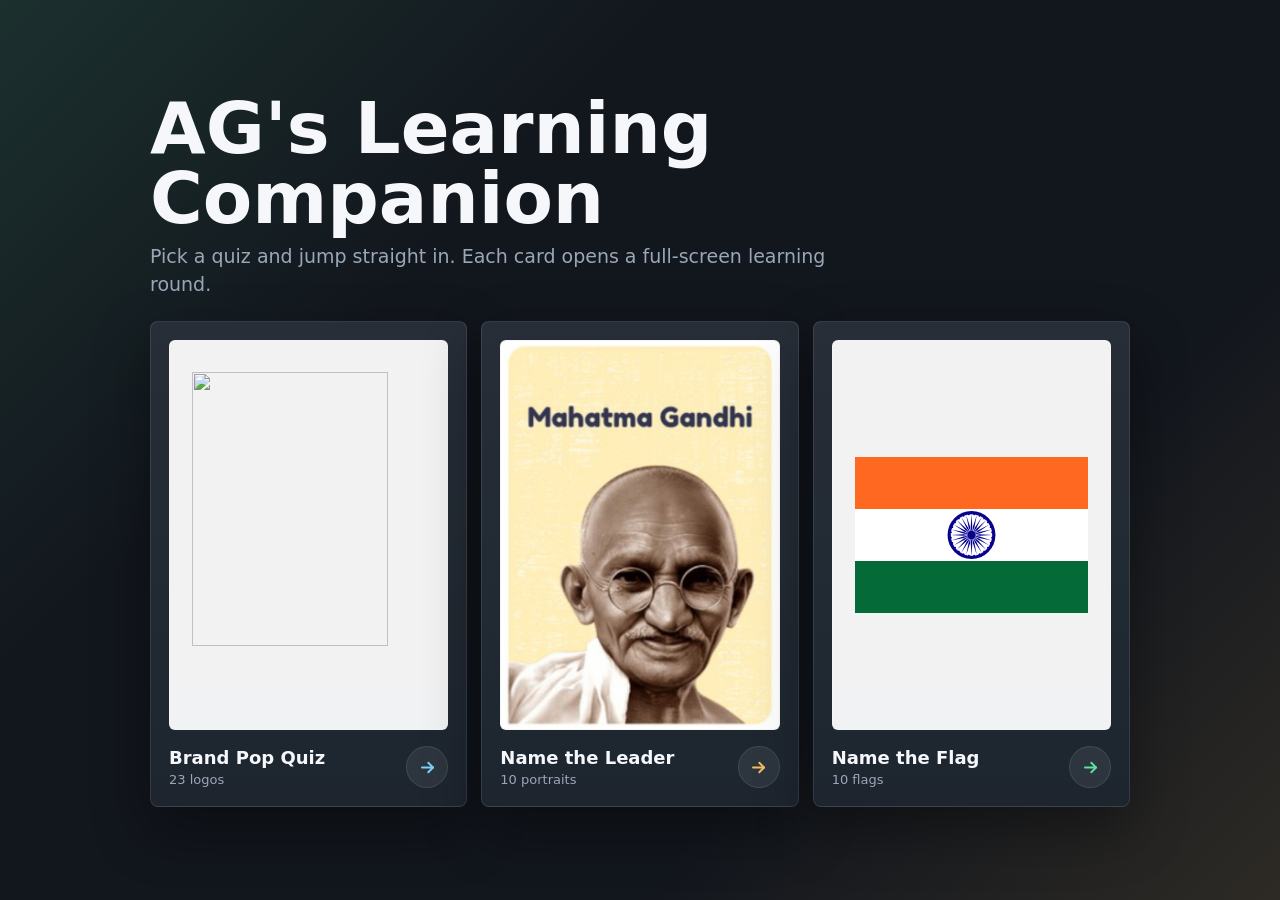
==== index.html @ 4213475d "Add learning companion hub" ====
<!DOCTYPE html>
<html lang="en">
<head>
  <meta charset="UTF-8" />
  <meta name="viewport" content="width=device-width, initial-scale=1.0, viewport-fit=cover" />
  <meta name="theme-color" content="#12161d" />
  <title>AG's Learning Companion</title>
  <style>
    :root {
      --bg: #12161d;
      --panel: #19212b;
      --panel-2: #202936;
      --text: #f5f7fb;
      --muted: #9aa7b7;
      --line: rgba(255, 255, 255, 0.10);
      --brand: #7dd3fc;
      --flag: #5ee0a1;
      --leader: #f4bd61;
      --shadow: rgba(0, 0, 0, 0.38);
    }

    * { box-sizing: border-box; -webkit-tap-highlight-color: transparent; }

    html,
    body {
      margin: 0;
      min-height: 100%;
    }

    body {
      min-height: 100vh;
      min-height: 100dvh;
      color: var(--text);
      background:
        linear-gradient(135deg, rgba(94, 224, 161, 0.13), transparent 32%),
        linear-gradient(315deg, rgba(244, 189, 97, 0.12), transparent 30%),
        var(--bg);
      font-family: Inter, ui-sans-serif, system-ui, -apple-system, BlinkMacSystemFont, "Segoe UI", Roboto, "Helvetica Neue", sans-serif;
      -webkit-font-smoothing: antialiased;
      display: grid;
      place-items: center;
      padding:
        max(18px, env(safe-area-inset-top))
        max(18px, env(safe-area-inset-right))
        max(18px, env(safe-area-inset-bottom))
        max(18px, env(safe-area-inset-left));
    }

    .shell {
      width: min(100%, 980px);
      display: grid;
      gap: 22px;
    }

    .masthead {
      display: grid;
      gap: 8px;
    }

    h1 {
      margin: 0;
      font-size: clamp(34px, 7vw, 72px);
      line-height: 0.98;
      font-weight: 850;
      letter-spacing: 0;
    }

    .subtitle {
      margin: 0;
      max-width: 58ch;
      color: var(--muted);
      font-size: clamp(15px, 2.1vw, 19px);
      line-height: 1.5;
    }

    .grid {
      display: grid;
      grid-template-columns: repeat(3, minmax(0, 1fr));
      gap: 14px;
    }

    .quiz-link {
      min-height: 320px;
      display: grid;
      grid-template-rows: 1fr auto;
      gap: 16px;
      padding: 18px;
      color: inherit;
      text-decoration: none;
      border: 1px solid var(--line);
      border-radius: 8px;
      background:
        linear-gradient(180deg, rgba(255, 255, 255, 0.06), rgba(255, 255, 255, 0.02)),
        var(--panel);
      box-shadow: 0 22px 55px var(--shadow);
      transition: transform 150ms ease, border-color 150ms ease, background 150ms ease;
    }

    .quiz-link:hover,
    .quiz-link:focus-visible {
      transform: translateY(-3px);
      border-color: rgba(255, 255, 255, 0.22);
      background:
        linear-gradient(180deg, rgba(255, 255, 255, 0.08), rgba(255, 255, 255, 0.03)),
        var(--panel-2);
      outline: none;
    }

    .visual {
      min-height: 210px;
      display: grid;
      place-items: center;
      border-radius: 6px;
      background: rgba(255, 255, 255, 0.94);
      overflow: hidden;
      border: 1px solid rgba(255, 255, 255, 0.14);
    }

    .visual img {
      width: 84%;
      height: 84%;
      object-fit: contain;
      display: block;
    }

    .visual.leader img {
      width: 100%;
      height: 100%;
      object-fit: cover;
      object-position: center 18%;
    }

    .meta {
      display: grid;
      grid-template-columns: 1fr auto;
      align-items: center;
      gap: 12px;
    }

    .title {
      display: grid;
      gap: 4px;
      min-width: 0;
    }

    .title strong {
      font-size: 18px;
      font-weight: 760;
      letter-spacing: 0;
    }

    .title span {
      color: var(--muted);
      font-size: 13px;
    }

    .go {
      width: 42px;
      height: 42px;
      display: grid;
      place-items: center;
      border-radius: 999px;
      border: 1px solid var(--line);
      background: rgba(255, 255, 255, 0.07);
    }

    .go svg {
      width: 19px;
      height: 19px;
    }

    .quiz-link.brand .go { color: var(--brand); }
    .quiz-link.flag .go { color: var(--flag); }
    .quiz-link.leader .go { color: var(--leader); }

    @media (max-width: 760px) {
      body {
        align-items: start;
      }

      .grid {
        grid-template-columns: 1fr;
      }

      .quiz-link {
        min-height: 220px;
        grid-template-columns: minmax(128px, 42%) 1fr;
        grid-template-rows: auto;
        align-items: stretch;
      }

      .visual {
        min-height: 150px;
      }

      .meta {
        grid-template-columns: 1fr;
        align-content: end;
      }
    }

    @media (max-width: 430px) {
      .quiz-link {
        grid-template-columns: 1fr;
        min-height: 0;
      }
    }
  </style>
</head>
<body>
  <main class="shell">
    <header class="masthead">
      <h1>AG's Learning Companion</h1>
      <p class="subtitle">Pick a quiz and jump straight in. Each card opens a full-screen learning round.</p>
    </header>

    <nav class="grid" aria-label="Learning games">
      <a class="quiz-link brand" href="./brand-pop-quiz/" aria-label="Open Brand Pop Quiz">
        <div class="visual">
          <img src="./brand-pop-quiz/assets/samsung.png" alt="" />
        </div>
        <div class="meta">
          <div class="title">
            <strong>Brand Pop Quiz</strong>
            <span>23 logos</span>
          </div>
          <div class="go" aria-hidden="true">
            <svg viewBox="0 0 24 24" fill="none" stroke="currentColor" stroke-width="2.4" stroke-linecap="round" stroke-linejoin="round">
              <path d="M5 12h14" />
              <path d="m13 6 6 6-6 6" />
            </svg>
          </div>
        </div>
      </a>

      <a class="quiz-link leader" href="./name-the-leader/" aria-label="Open Name the Leader">
        <div class="visual leader">
          <img src="./name-the-leader/assets/gandhi.jpg" alt="" />
        </div>
        <div class="meta">
          <div class="title">
            <strong>Name the Leader</strong>
            <span>10 portraits</span>
          </div>
          <div class="go" aria-hidden="true">
            <svg viewBox="0 0 24 24" fill="none" stroke="currentColor" stroke-width="2.4" stroke-linecap="round" stroke-linejoin="round">
              <path d="M5 12h14" />
              <path d="m13 6 6 6-6 6" />
            </svg>
          </div>
        </div>
      </a>

      <a class="quiz-link flag" href="./name-the-flag/" aria-label="Open Name the Flag">
        <div class="visual">
          <img src="./name-the-flag/assets/india.svg" alt="" />
        </div>
        <div class="meta">
          <div class="title">
            <strong>Name the Flag</strong>
            <span>10 flags</span>
          </div>
          <div class="go" aria-hidden="true">
            <svg viewBox="0 0 24 24" fill="none" stroke="currentColor" stroke-width="2.4" stroke-linecap="round" stroke-linejoin="round">
              <path d="M5 12h14" />
              <path d="m13 6 6 6-6 6" />
            </svg>
          </div>
        </div>
      </a>
    </nav>
  </main>
</body>
</html>
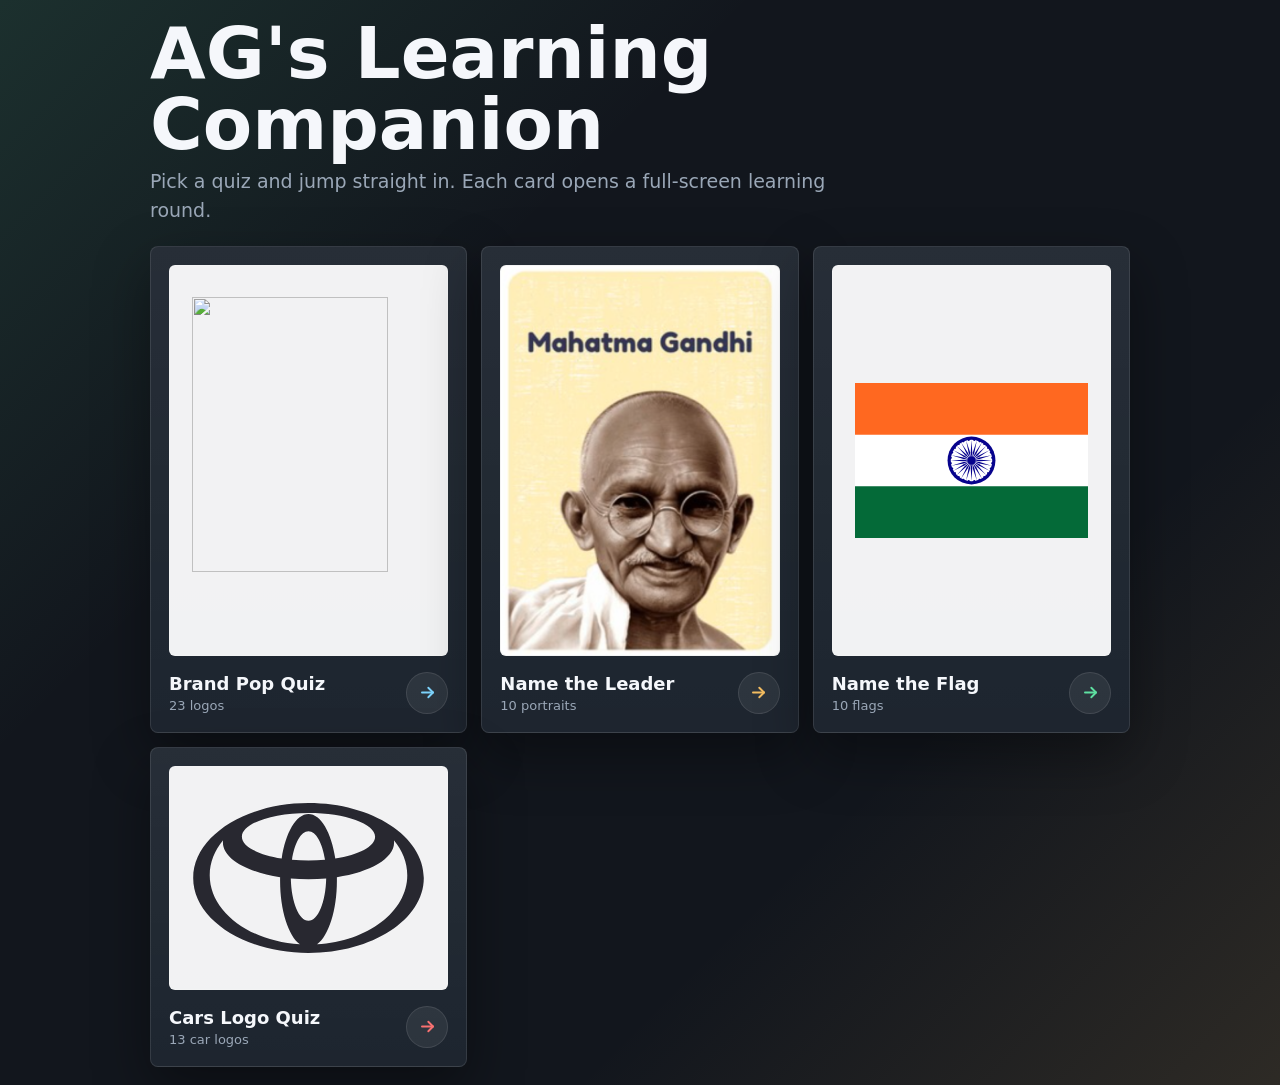
==== commit 5d0131b3: "Add cars logo quiz" ====
--- a/index.html
+++ b/index.html
@@ -16,6 +16,7 @@
       --brand: #7dd3fc;
       --flag: #5ee0a1;
       --leader: #f4bd61;
+      --car: #f87171;
       --shadow: rgba(0, 0, 0, 0.38);
     }
 
@@ -172,6 +173,7 @@
     .quiz-link.brand .go { color: var(--brand); }
     .quiz-link.flag .go { color: var(--flag); }
     .quiz-link.leader .go { color: var(--leader); }
+    .quiz-link.car .go { color: var(--car); }
 
     @media (max-width: 760px) {
       body {
@@ -268,6 +270,24 @@
           </div>
         </div>
       </a>
+
+      <a class="quiz-link car" href="./cars-logo-quiz/" aria-label="Open Cars Logo Quiz">
+        <div class="visual">
+          <img src="./cars-logo-quiz/assets/toyota.svg" alt="" />
+        </div>
+        <div class="meta">
+          <div class="title">
+            <strong>Cars Logo Quiz</strong>
+            <span>13 car logos</span>
+          </div>
+          <div class="go" aria-hidden="true">
+            <svg viewBox="0 0 24 24" fill="none" stroke="currentColor" stroke-width="2.4" stroke-linecap="round" stroke-linejoin="round">
+              <path d="M5 12h14" />
+              <path d="m13 6 6 6-6 6" />
+            </svg>
+          </div>
+        </div>
+      </a>
     </nav>
   </main>
 </body>
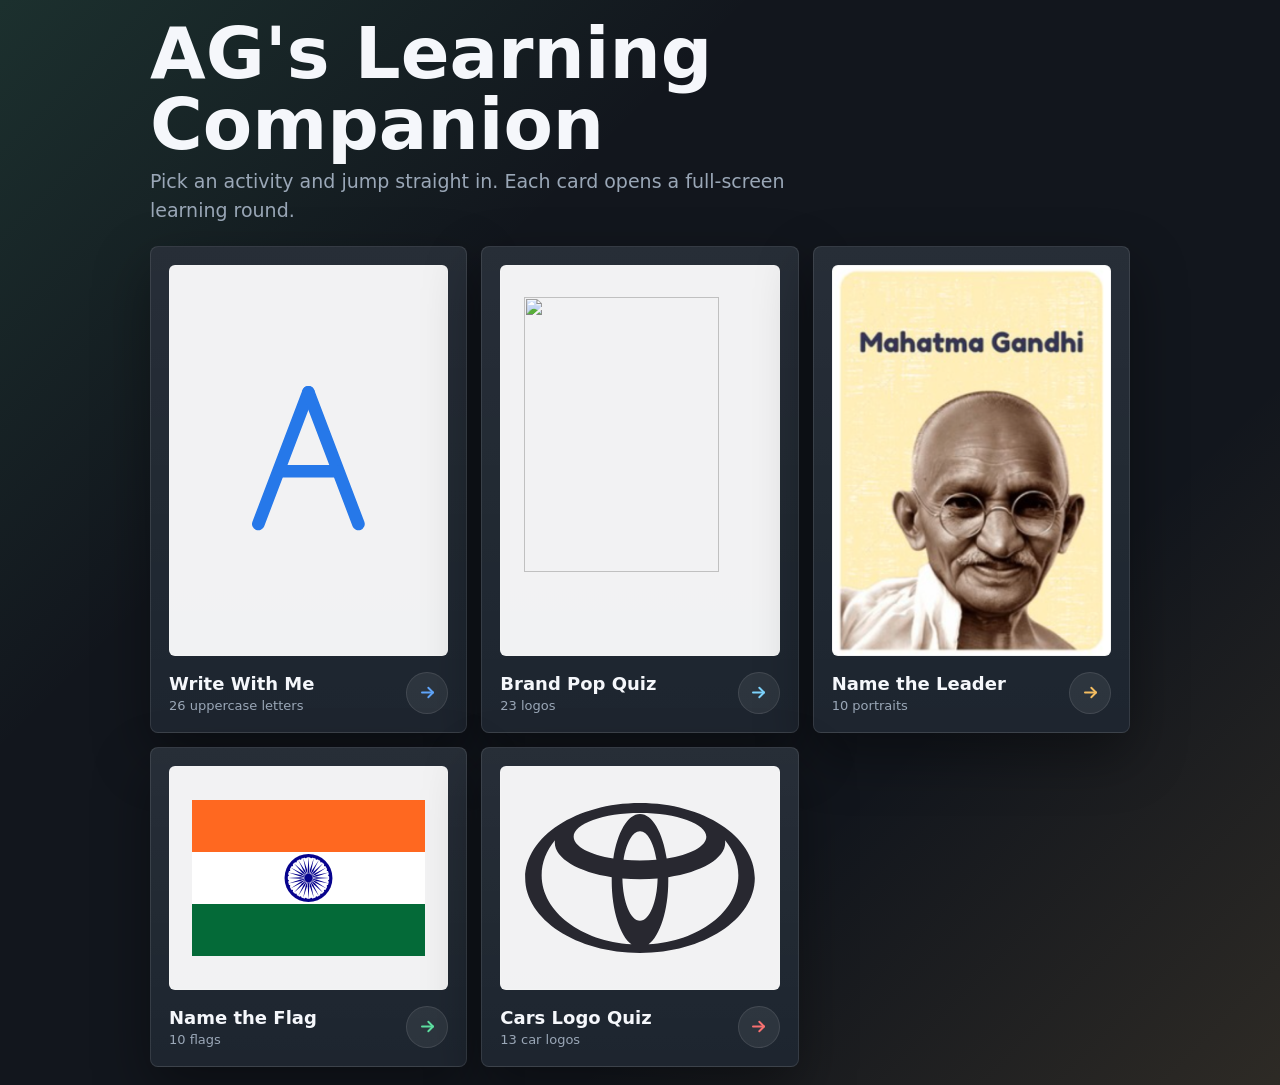
==== commit bfe9b7f2: "Add A-Z alphabet writing guide" ====
--- a/index.html
+++ b/index.html
@@ -17,6 +17,7 @@
       --flag: #5ee0a1;
       --leader: #f4bd61;
       --car: #f87171;
+      --write: #60a5fa;
       --shadow: rgba(0, 0, 0, 0.38);
     }
 
@@ -124,6 +125,12 @@
       display: block;
     }
 
+    .visual > svg {
+      width: 76%;
+      height: 76%;
+      display: block;
+    }
+
     .visual.leader img {
       width: 100%;
       height: 100%;
@@ -174,6 +181,7 @@
     .quiz-link.flag .go { color: var(--flag); }
     .quiz-link.leader .go { color: var(--leader); }
     .quiz-link.car .go { color: var(--car); }
+    .quiz-link.write .go { color: var(--write); }
 
     @media (max-width: 760px) {
       body {
@@ -213,10 +221,34 @@
   <main class="shell">
     <header class="masthead">
       <h1>AG's Learning Companion</h1>
-      <p class="subtitle">Pick a quiz and jump straight in. Each card opens a full-screen learning round.</p>
+      <p class="subtitle">Pick an activity and jump straight in. Each card opens a full-screen learning round.</p>
     </header>
 
     <nav class="grid" aria-label="Learning games">
+      <a class="quiz-link write" href="./alphabet-writing-guide/" aria-label="Open Write With Me">
+        <div class="visual">
+          <svg viewBox="0 0 400 400" aria-hidden="true">
+            <g fill="none" stroke-linecap="round" stroke-linejoin="round">
+              <path d="M200 70 105 320" stroke="#2678e9" stroke-width="24" />
+              <path d="M200 70 295 320" stroke="#2678e9" stroke-width="24" />
+              <path d="M145 220 255 220" stroke="#2678e9" stroke-width="24" />
+            </g>
+          </svg>
+        </div>
+        <div class="meta">
+          <div class="title">
+            <strong>Write With Me</strong>
+            <span>26 uppercase letters</span>
+          </div>
+          <div class="go" aria-hidden="true">
+            <svg viewBox="0 0 24 24" fill="none" stroke="currentColor" stroke-width="2.4" stroke-linecap="round" stroke-linejoin="round">
+              <path d="M5 12h14" />
+              <path d="m13 6 6 6-6 6" />
+            </svg>
+          </div>
+        </div>
+      </a>
+
       <a class="quiz-link brand" href="./brand-pop-quiz/" aria-label="Open Brand Pop Quiz">
         <div class="visual">
           <img src="./brand-pop-quiz/assets/samsung.png" alt="" />
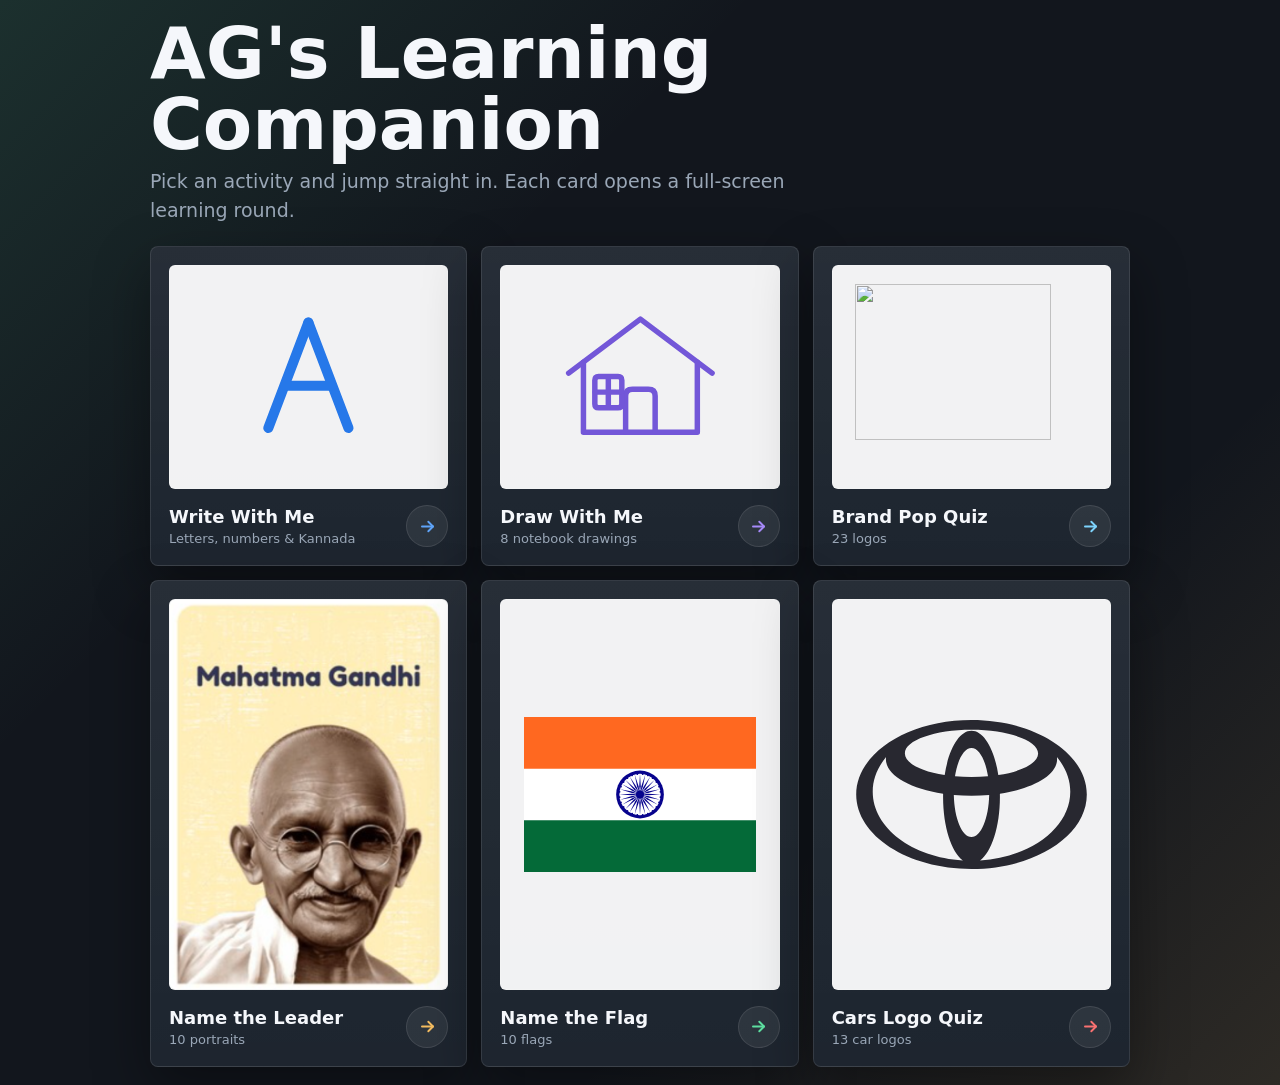
==== commit 35d2086a: "Add Draw With Me notebook app" ====
--- a/index.html
+++ b/index.html
@@ -18,6 +18,7 @@
       --leader: #f4bd61;
       --car: #f87171;
       --write: #60a5fa;
+      --draw: #a78bfa;
       --shadow: rgba(0, 0, 0, 0.38);
     }
 
@@ -182,6 +183,7 @@
     .quiz-link.leader .go { color: var(--leader); }
     .quiz-link.car .go { color: var(--car); }
     .quiz-link.write .go { color: var(--write); }
+    .quiz-link.draw .go { color: var(--draw); }
 
     @media (max-width: 760px) {
       body {
@@ -238,7 +240,33 @@
         <div class="meta">
           <div class="title">
             <strong>Write With Me</strong>
-            <span>26 uppercase letters</span>
+            <span>Letters, numbers &amp; Kannada</span>
+          </div>
+          <div class="go" aria-hidden="true">
+            <svg viewBox="0 0 24 24" fill="none" stroke="currentColor" stroke-width="2.4" stroke-linecap="round" stroke-linejoin="round">
+              <path d="M5 12h14" />
+              <path d="m13 6 6 6-6 6" />
+            </svg>
+          </div>
+        </div>
+      </a>
+
+      <a class="quiz-link draw" href="./draw-with-me/" aria-label="Open Draw With Me">
+        <div class="visual">
+          <svg viewBox="0 0 480 400" aria-hidden="true">
+            <g fill="none" stroke="#7357d8" stroke-width="13" stroke-linecap="round" stroke-linejoin="round">
+              <path d="M70 190 240 62 410 190" />
+              <path d="M105 164v166h270V164" />
+              <path d="M205 330v-86q0-16 16-16h38q16 0 16 16v86" />
+              <path d="M132 207q0-9 9-9h46q9 0 9 9v56q0 9-9 9h-46q-9 0-9-9Z" />
+              <path d="M164 199v72M133 235h62" />
+            </g>
+          </svg>
+        </div>
+        <div class="meta">
+          <div class="title">
+            <strong>Draw With Me</strong>
+            <span>8 notebook drawings</span>
           </div>
           <div class="go" aria-hidden="true">
             <svg viewBox="0 0 24 24" fill="none" stroke="currentColor" stroke-width="2.4" stroke-linecap="round" stroke-linejoin="round">
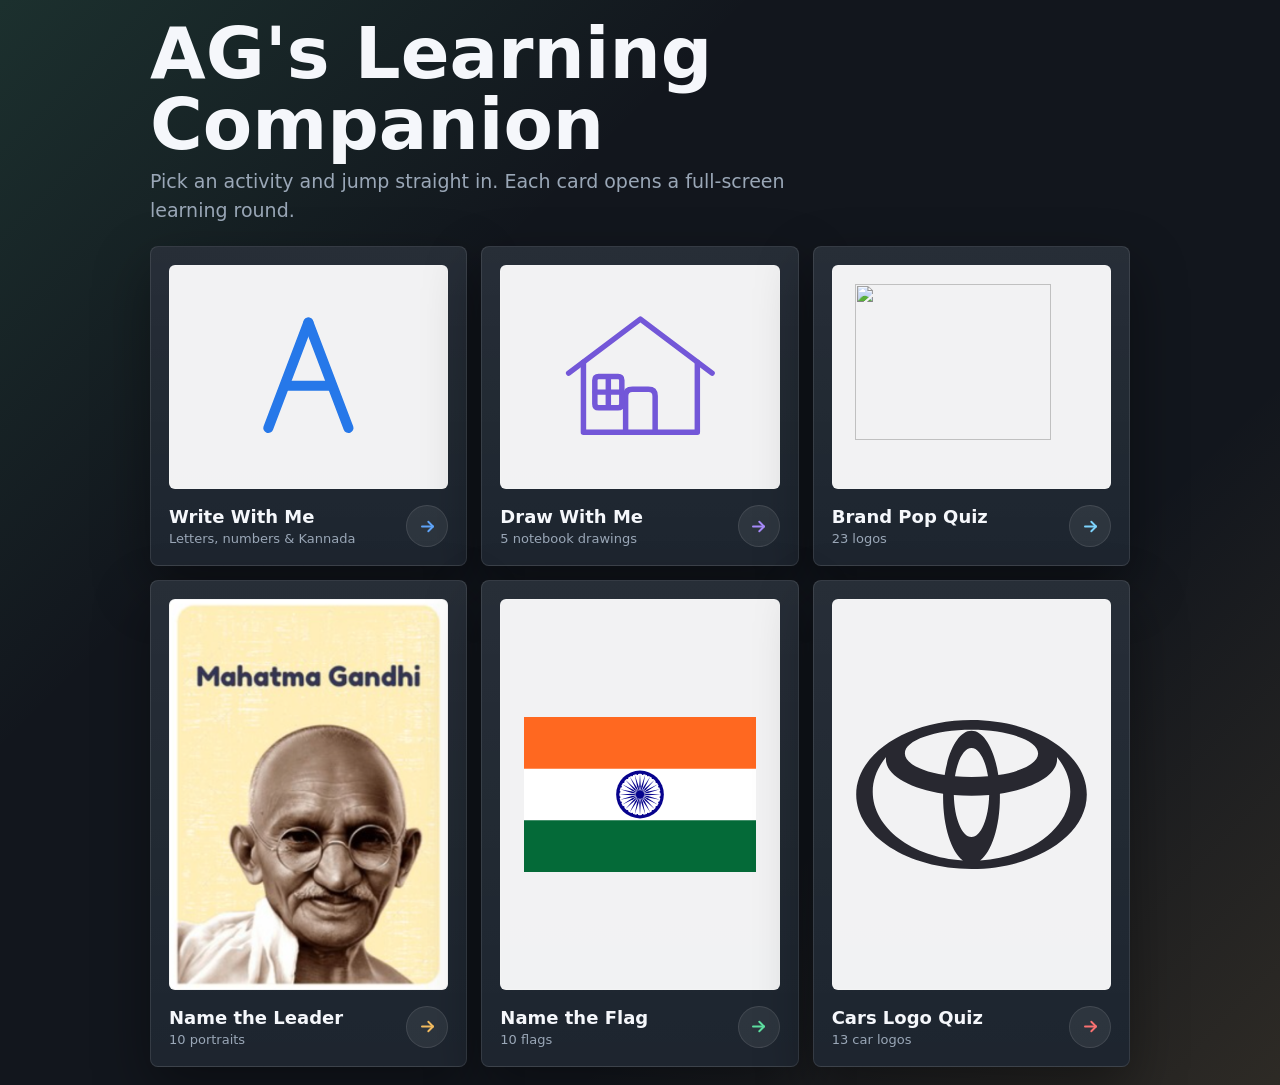
==== commit a8ad52a4: "Simplify Draw With Me lessons" ====
--- a/index.html
+++ b/index.html
@@ -266,7 +266,7 @@
         <div class="meta">
           <div class="title">
             <strong>Draw With Me</strong>
-            <span>8 notebook drawings</span>
+            <span>5 notebook drawings</span>
           </div>
           <div class="go" aria-hidden="true">
             <svg viewBox="0 0 24 24" fill="none" stroke="currentColor" stroke-width="2.4" stroke-linecap="round" stroke-linejoin="round">
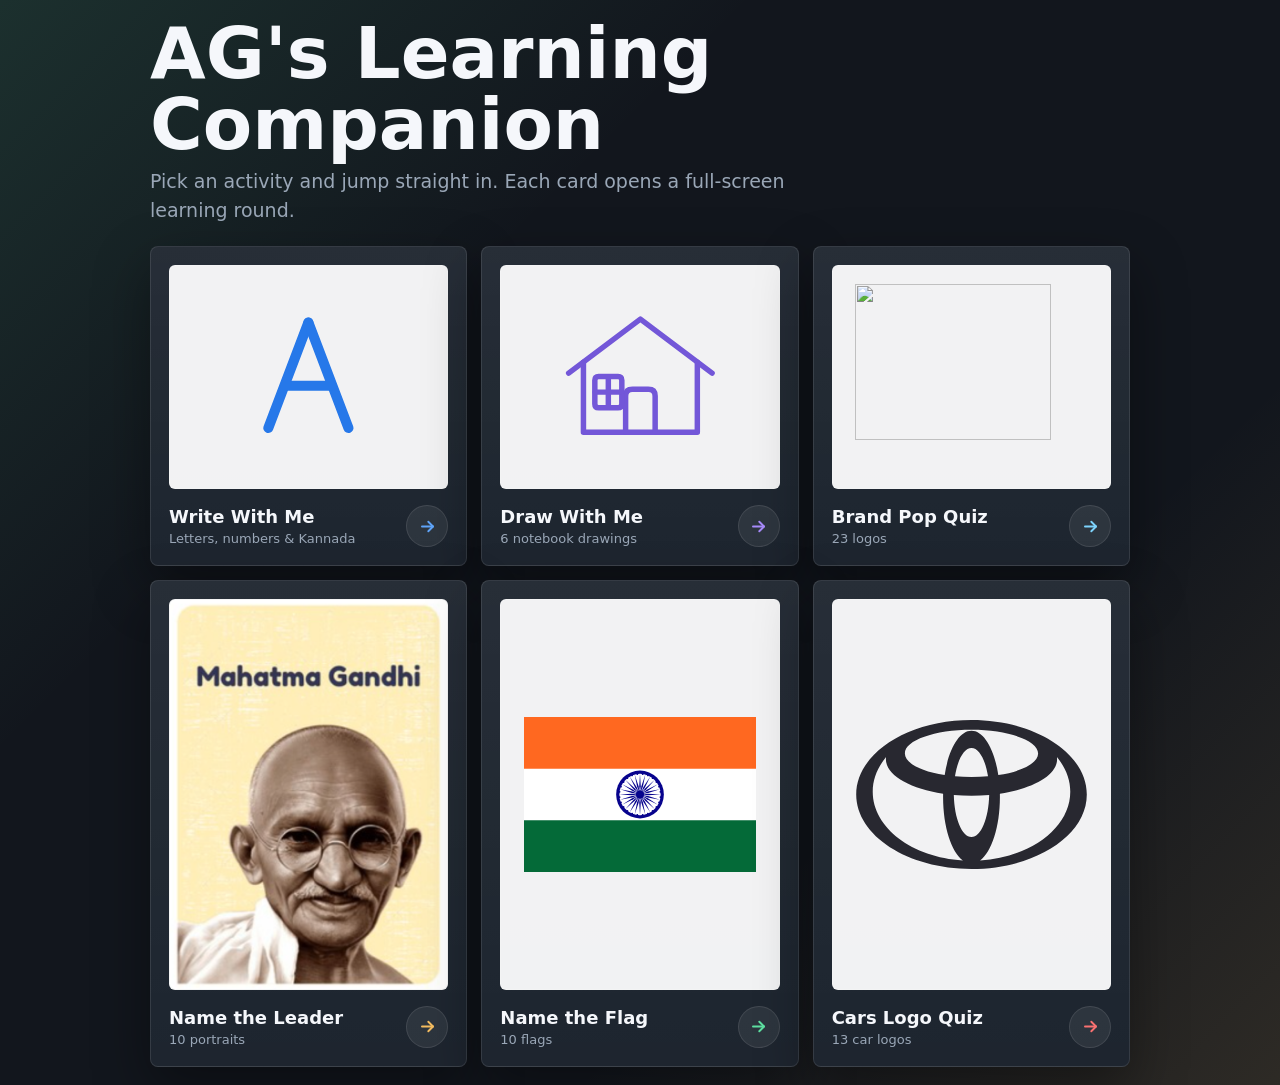
==== commit d53cabf6: "Add Indian flag drawing lesson" ====
--- a/index.html
+++ b/index.html
@@ -266,7 +266,7 @@
         <div class="meta">
           <div class="title">
             <strong>Draw With Me</strong>
-            <span>5 notebook drawings</span>
+            <span>6 notebook drawings</span>
           </div>
           <div class="go" aria-hidden="true">
             <svg viewBox="0 0 24 24" fill="none" stroke="currentColor" stroke-width="2.4" stroke-linecap="round" stroke-linejoin="round">
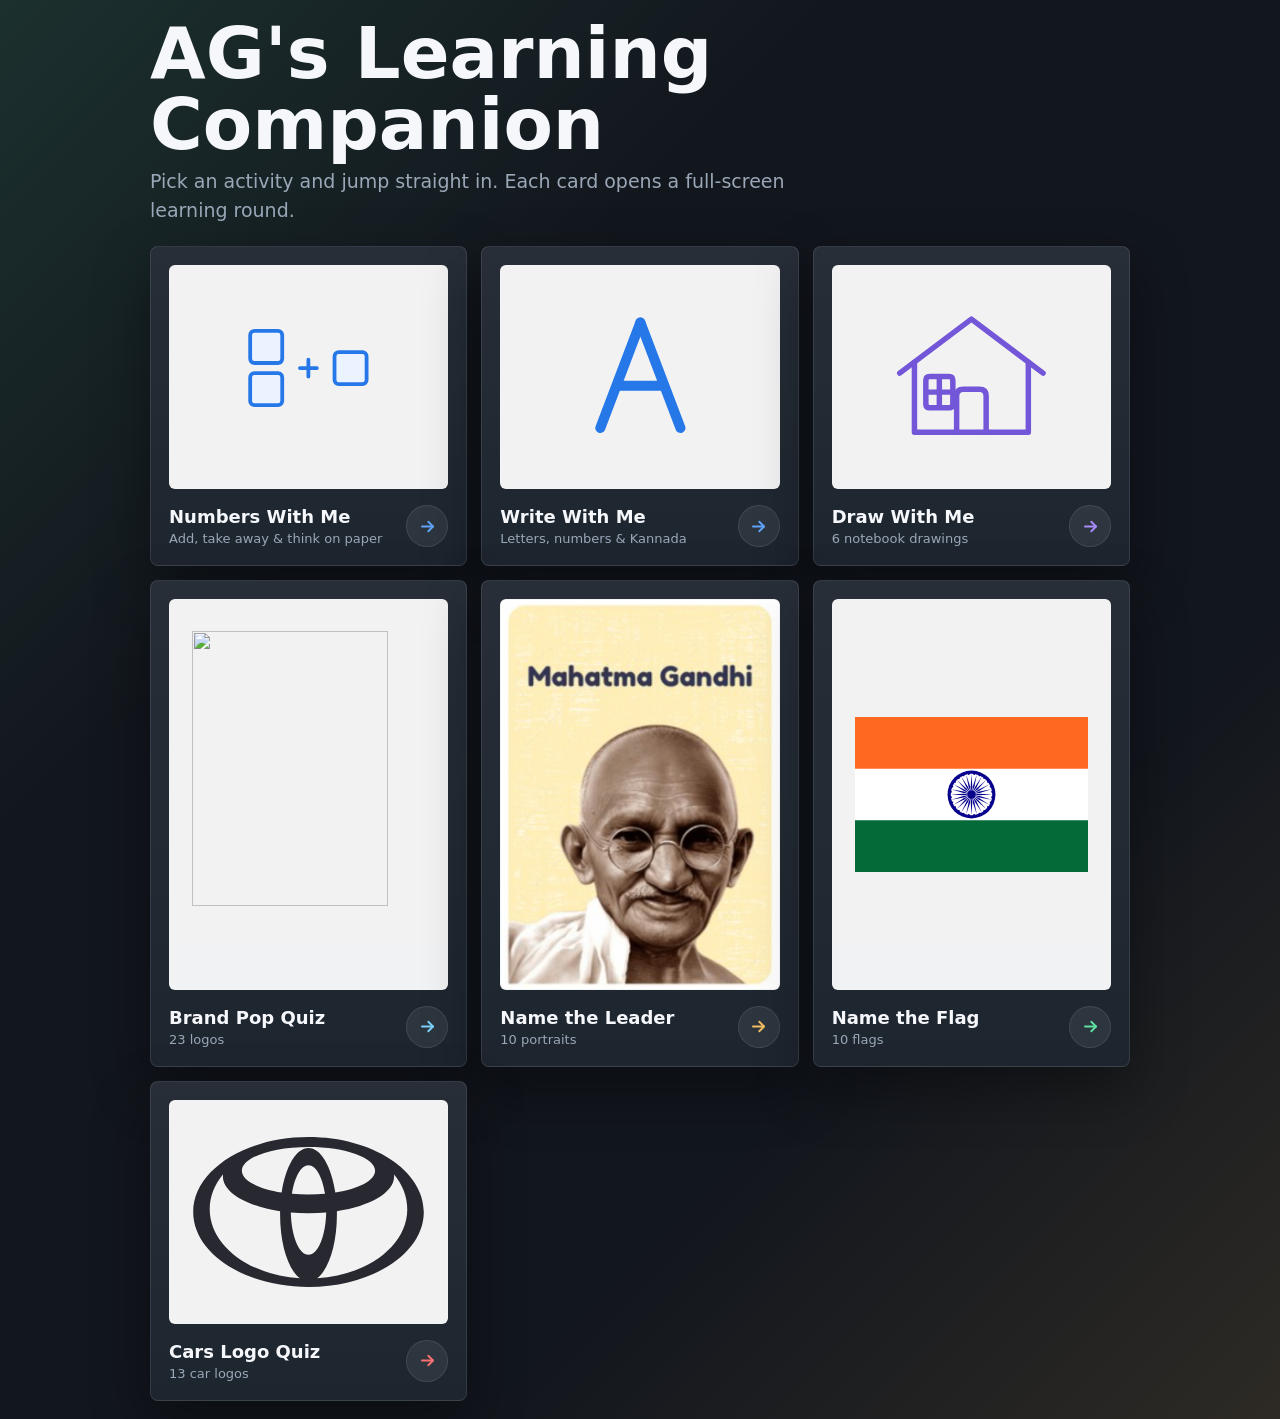
==== commit 036504de: "Add notebook-first Numbers With Me module" ====
--- a/index.html
+++ b/index.html
@@ -226,7 +226,19 @@
       <p class="subtitle">Pick an activity and jump straight in. Each card opens a full-screen learning round.</p>
     </header>
 
-    <nav class="grid" aria-label="Learning games">
+    <nav class="grid" aria-label="Learning activities">
+      <a class="quiz-link write" href="./numbers-with-me/" aria-label="Open Numbers With Me">
+        <div class="visual">
+          <svg viewBox="0 0 400 400" aria-hidden="true">
+            <g fill="#eaf3ff" stroke="#2678e9" stroke-width="9">
+              <rect x="62" y="90" width="76" height="76" rx="10"/><rect x="62" y="190" width="76" height="76" rx="10"/>
+              <rect x="262" y="140" width="76" height="76" rx="10"/>
+              <path d="M180 178h40m-20-20v40" fill="none" stroke-linecap="round"/>
+            </g>
+          </svg>
+        </div>
+        <div class="meta"><div class="title"><strong>Numbers With Me</strong><span>Add, take away &amp; think on paper</span></div><div class="go" aria-hidden="true"><svg viewBox="0 0 24 24" fill="none" stroke="currentColor" stroke-width="2.4" stroke-linecap="round" stroke-linejoin="round"><path d="M5 12h14"/><path d="m13 6 6 6-6 6"/></svg></div></div>
+      </a>
       <a class="quiz-link write" href="./alphabet-writing-guide/" aria-label="Open Write With Me">
         <div class="visual">
           <svg viewBox="0 0 400 400" aria-hidden="true">
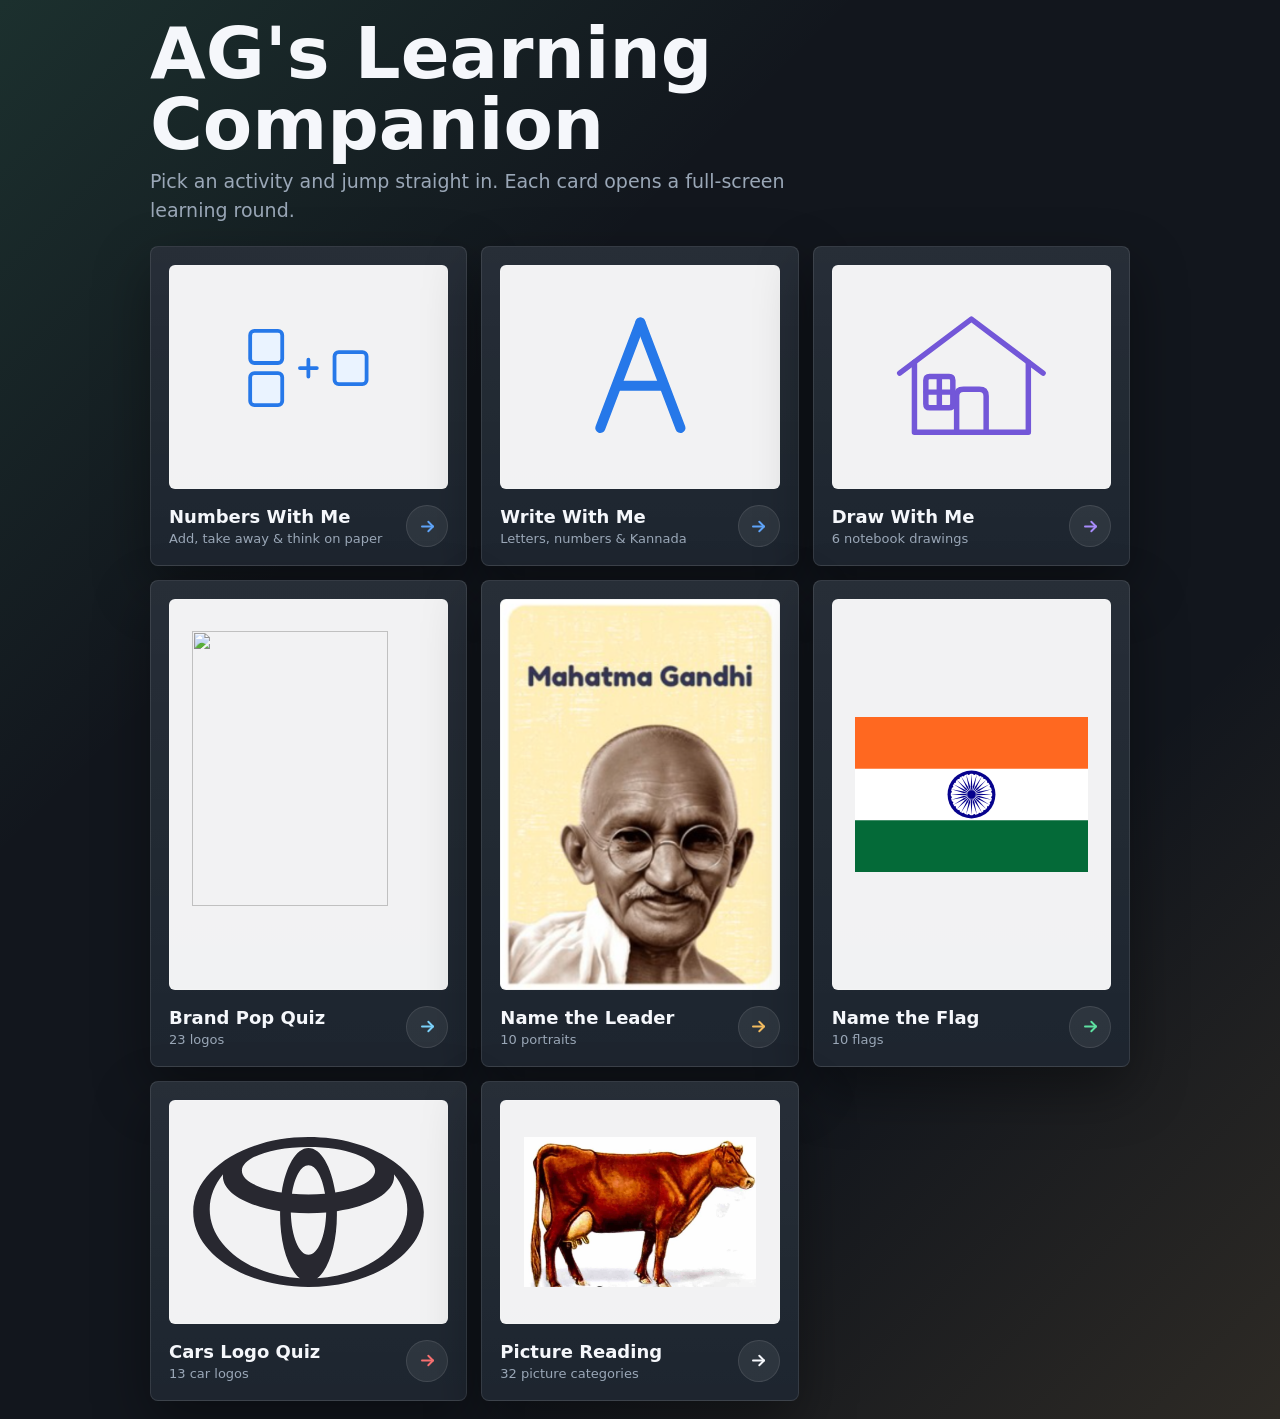
==== commit 59bf9d65: "Add Picture Reading module with approved textbook illustrations" ====
--- a/index.html
+++ b/index.html
@@ -360,6 +360,12 @@
           </div>
         </div>
       </a>
+      <a class="quiz-link" href="./picture-reading/" aria-label="Open Picture Reading">
+        <div class="visual"><img src="./picture-reading/assets/domestic-animals/cow.webp" alt="" /></div>
+        <div class="meta"><div class="title"><strong>Picture Reading</strong><span>32 picture categories</span></div>
+          <div class="go" aria-hidden="true"><svg viewBox="0 0 24 24" fill="none" stroke="currentColor" stroke-width="2.4" stroke-linecap="round" stroke-linejoin="round"><path d="M5 12h14" /><path d="m13 6 6 6-6 6" /></svg></div>
+        </div>
+      </a>
     </nav>
   </main>
 </body>
